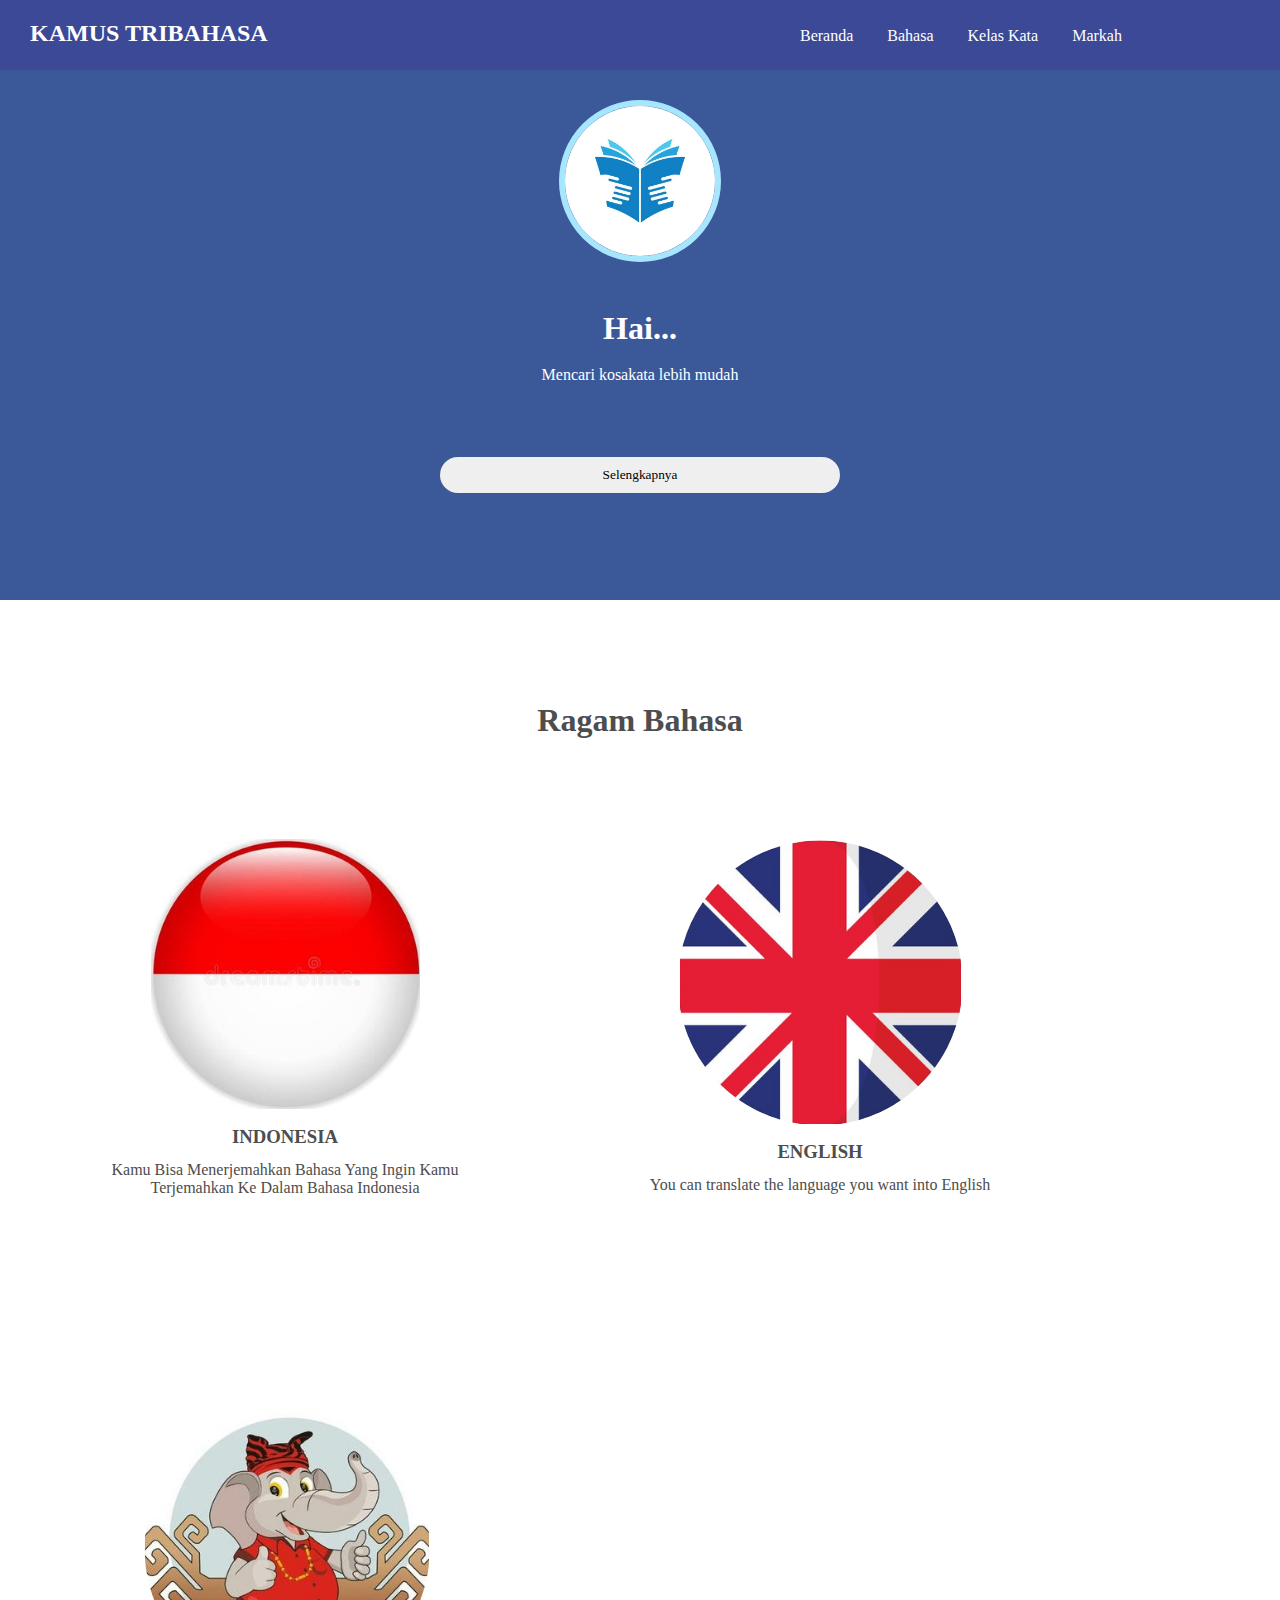
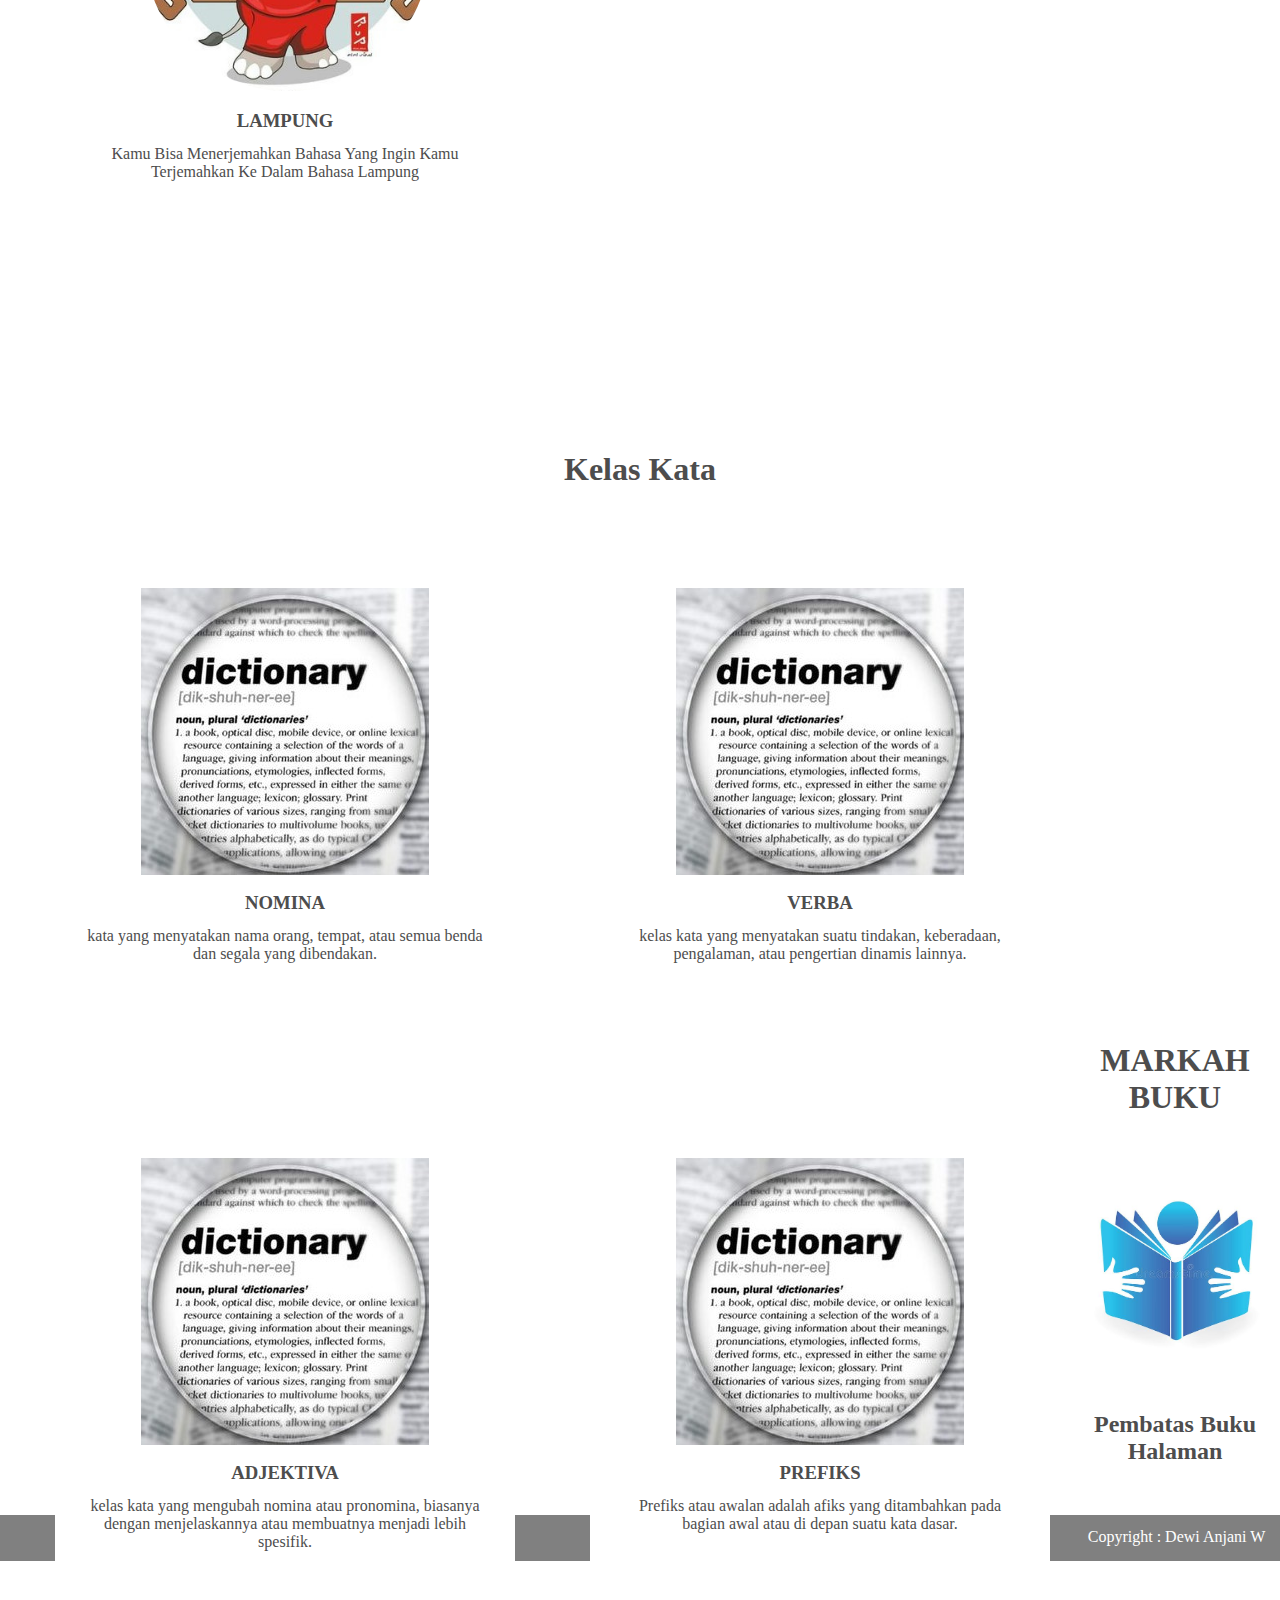
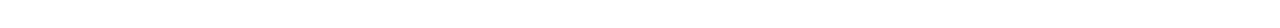
==== index.html @ e68df0ea "update-frontend" ====
<!DOCTYPE html>
<html lang="en">
<head>
    <meta charset="UTF-8">
    <meta name="viewport" content="width=device-width, initial-scale=1.0">
    <title>KAMUS TRIBAHASA</title>
    <link rel="stylesheet" href="style.css">
</head>
<body>
<!--Navigasi-->
<div class="navigasi">
    <div class="logo">
        <h2>KAMUS TRIBAHASA</h2>
    </div>

    <div class="menu">
        <ul>
            <li><a href="#beranda">Beranda</a></li>
            <li><a href="#bahasa">Bahasa</a></li>
            <li><a href="#kelas kata">Kelas Kata</a></li>
            <li><a href="#markah">Markah</a></li>
        </ul>
    </div>
</div>

<!--Banner-->
<div class="banner" id="beranda">
    <img src="logokamus1.jpg">
    <h1>Hai...<span></span></h1>
    <p>Mencari kosakata lebih mudah</p>

    <a href=""><button>Selengkapnya</button></a>
</div>

<!--Bahasa-->
<br id="bahasa"><br><br><br>
<div class="box-bahasa">
    <h1>Ragam Bahasa</h1>
    <div class="box-kiri">
        <img src="Desain tanpa judul1.png">
        <p><h3>INDONESIA</h3></p>
        <P>Kamu Bisa Menerjemahkan Bahasa Yang Ingin Kamu Terjemahkan Ke Dalam Bahasa Indonesia </P>
    </div>

    <div class="box-tengah">
        <img src="Desain tanpa judul.png">
        <p><h3>ENGLISH</h3></p>
        <P>You can translate the language you want into English</P>
    </div>

    <div class="box-kanan">
        <img src="Desain tanpa judul2.png">
        <p><h3>LAMPUNG</h3></p>
        <P>Kamu Bisa Menerjemahkan Bahasa Yang Ingin Kamu Terjemahkan Ke Dalam Bahasa Lampung </P>
    </div>


</div>

<!--Kelas Kata-->

<div class="box-kelaskata">
    <br id="kelas kata"><br><br><br>
    <h1>Kelas Kata</h1>
    <div class="box-kiri">
        <img src="desainlogoeuyy.jpg">
        <p><h3>NOMINA</h3></p>
        <P>kata yang menyatakan nama orang, tempat, atau semua benda dan segala yang dibendakan.</P>
    </div>

    <div class="box-tengah">
        <img src="desainlogoeuyy.jpg">
        <p><h3>VERBA</h3></p>
        <P>kelas kata yang menyatakan suatu tindakan, keberadaan, pengalaman, atau pengertian dinamis lainnya. </P>
    </div>

    <div class="box-kanan">
        <img src="desainlogoeuyy.jpg">
        <p><h3>ADJEKTIVA</h3></p>
        <P>kelas kata yang mengubah nomina atau pronomina, biasanya dengan menjelaskannya atau membuatnya menjadi lebih spesifik.</P>
    </div>

    <div class="box-kiri">
        <img src="desainlogoeuyy.jpg">
        <p><h3>PREFIKS</h3></p>
        <P>Prefiks atau awalan adalah afiks yang ditambahkan pada bagian awal atau di depan suatu kata dasar.</P>
    </div>

<br><br><br>
<div class="box-markah">
    <h1>MARKAH BUKU</h1>
    <img src="markahceunah.jpg" id="markah">
    <h2>Pembatas Buku Halaman</h2>

</div>

<div class="footer">
    <p>Copyright : Dewi Anjani W </p>
</div>

</body>
</html>
---- style.css ----
* {
    margin: 0;
    padding: 0;
    font-family: verdana;
}


.navigasi {
    background-color: #3b4997;
    width: 100%;
    height: 70px;
    color: white;
    position: fixed;
}


.logo {
float: left;
padding-top: 20px;
padding-bottom: 10px;
padding-left: 30px;
}


.menu {
    margin-left: 800px;
    padding-top: 27px;
}


.menu  ul li{
    list-style: none;
    display: inline-block;
    margin-right: 30px;
}

.menu ul li a {
    text-decoration: none;
    color: white;
}


.menu ul li a:hover {
    color: lightskyblue;
    font-style: italic;
}

.banner {
    background-color: #3b5999;
    height: 600px;
    text-align: center;
    color: white;

}

.banner img{
    border-radius: 100px;
    height: 150px;
    border: 6px solid #A7E6FF;
    margin-top: 100px;

}

.banner h1 {
    margin-top: 10px;
    margin-bottom: 10px;
}



.banner button {
    margin-top: 60px;
    padding: 10px;
    width: 400px;
    border-radius: 50px;
    border: none;
}

.banner button:hover {
    background-color: #3b5999;
    border: 1px solid white;
    color: white;
}

h1 span:before {
    content: '';
    animation: gerak infinite 8s ease;
    transform: translateY(-50%);
    color: lightblue;
    font-size: 70px;
}

@keyframes gerak {
    0% {
        content: 'Selamat Datang';
    }

    50% {
        content: 'Di Kamus Tribahasa';
    }

    100% {
        content: 'Terimakasih Telah Singgah';
    }
}

.box-bahasa {
    text-align: center;
    color: #4d4d4d;
    margin-top: 30px;
    align-content: center;
}

.box-kiri, .box-tengah, .box-kanan {
    width: 400px;
    height: 420px;
    background-color: white;
    text-align: center;
    padding: 30px;
    margin: 70px 20px 20px 55px;
    border-radius: 10px;
    float: left;
}

.box-kiri:hover, .box-tengah:hover, .box-kanan:hover {
    background-color: #3b5999;
    color: white;
}

.box-bahasa h3, p{
    margin-top: 10px;
    margin-bottom: 13px;
    padding-top: 0px 20px;
}

.box-kelaskata {
    text-align: center;
    color: #4d4d4d;
    margin: 0px auto ;
    margin-top: 100px;

}

.box-markah img {
    width: 200px;
    margin-top: 50px;
    margin-bottom: 30px;
}

.box-markah {
    text-align: center;
    color: #4d4d4d;
    margin-top: 500px;
}

.footer {
    background-color: gray;
    width: 100%;
    height: 40px;
    color: white;
    padding: 3px;
    margin: 50px auto 0px;
}
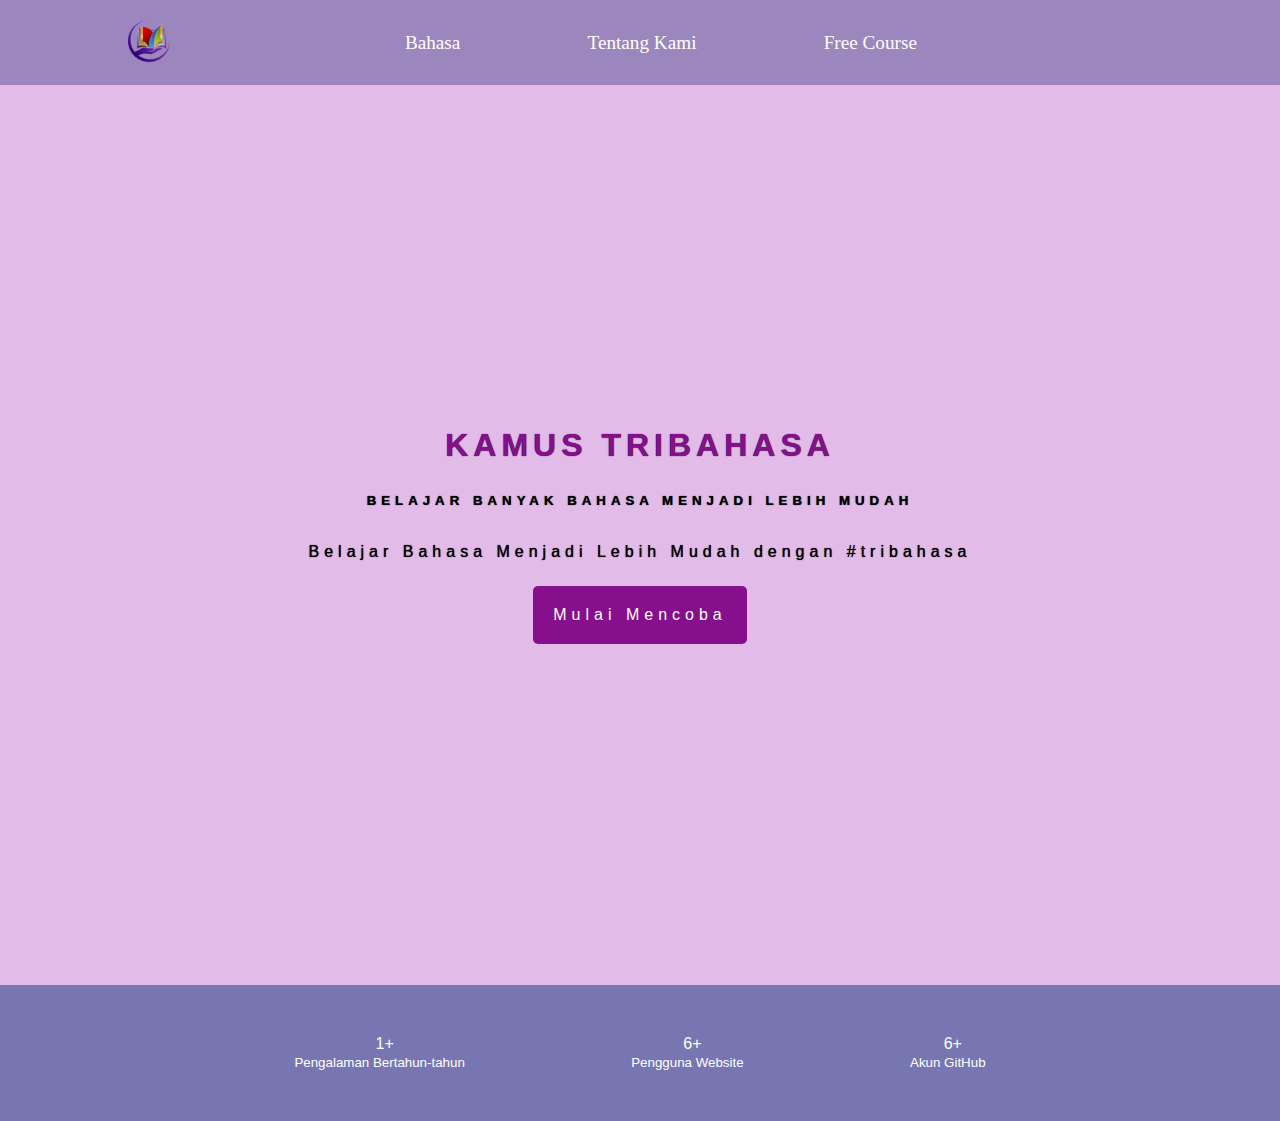
==== commit bdcf8b60: "update-frontbackend" ====
--- a/index.html
+++ b/index.html
@@ -3,100 +3,55 @@
 <head>
     <meta charset="UTF-8">
     <meta name="viewport" content="width=device-width, initial-scale=1.0">
-    <title>KAMUS TRIBAHASA</title>
+    <title>Kamus Tribahasa</title>
     <link rel="stylesheet" href="style.css">
+    <link rel="stylesheet" href="https://cdnjs.cloudflare.com/ajax/libs/font-awesome/6.5.2/css/all.min.css" integrity="sha512-SnH5WK+bZxgPHs44uWIX+LLJAJ9/2PkPKZ5QiAj6Ta86w+fsb2TkcmfRyVX3pBnMFcV7oQPJkl9QevSCWr3W6A==" crossorigin="anonymous" referrerpolicy="no-referrer" />
 </head>
 <body>
-<!--Navigasi-->
-<div class="navigasi">
-    <div class="logo">
-        <h2>KAMUS TRIBAHASA</h2>
-    </div>
+    <!---Menu-->
+    <nav>
+        <div class="wrapper">
+            <div class="logo"><img src="logonew.png"/></div>
+            <div class="menu">
+                <ul>
+                    <li><a href="">Bahasa</a></li>
+                    <li><a href="">Tentang Kami</a></li>
+                    <li><a href="">Free Course</a></li>
+                </ul>
+            </div>
+            <div></div>
+        </div>
+    </nav>
 
-    <div class="menu">
-        <ul>
-            <li><a href="#beranda">Beranda</a></li>
-            <li><a href="#bahasa">Bahasa</a></li>
-            <li><a href="#kelas kata">Kelas Kata</a></li>
-            <li><a href="#markah">Markah</a></li>
-        </ul>
-    </div>
-</div>
+    <!---pelangi-->
+    <header>
+        <div class="header-opacity"></div>
+        <div class="header-pelangi">
+            <h4>KAMUS TRIBAHASA</h4>
+            <h5>Belajar Banyak Bahasa Menjadi Lebih Mudah</h5>
+            <p>Belajar Bahasa Menjadi Lebih Mudah dengan #tribahasa</p>
+            <a href="" class="button button-xl">Mulai Mencoba</a>
+        </div>
+    </header>
 
-<!--Banner-->
-<div class="banner" id="beranda">
-    <img src="logokamus1.jpg">
-    <h1>Hai...<span></span></h1>
-    <p>Mencari kosakata lebih mudah</p>
+    <section id="statistic">
+        <div class="wrapper">
+        <div>
+            <p><i class="fa-solid fa-graduation-cap"></i>1+</p>
+            <small>Pengalaman Bertahun-tahun </small>
+        </div>
 
-    <a href=""><button>Selengkapnya</button></a>
-</div>
+        <div>
+            <p><i class="fa-solid fa-user-plus"></i>6+</p>
+            <small>Pengguna Website</small>
+        </div>
 
-<!--Bahasa-->
-<br id="bahasa"><br><br><br>
-<div class="box-bahasa">
-    <h1>Ragam Bahasa</h1>
-    <div class="box-kiri">
-        <img src="Desain tanpa judul1.png">
-        <p><h3>INDONESIA</h3></p>
-        <P>Kamu Bisa Menerjemahkan Bahasa Yang Ingin Kamu Terjemahkan Ke Dalam Bahasa Indonesia </P>
-    </div>
-
-    <div class="box-tengah">
-        <img src="Desain tanpa judul.png">
-        <p><h3>ENGLISH</h3></p>
-        <P>You can translate the language you want into English</P>
-    </div>
-
-    <div class="box-kanan">
-        <img src="Desain tanpa judul2.png">
-        <p><h3>LAMPUNG</h3></p>
-        <P>Kamu Bisa Menerjemahkan Bahasa Yang Ingin Kamu Terjemahkan Ke Dalam Bahasa Lampung </P>
-    </div>
-
-
-</div>
-
-<!--Kelas Kata-->
-
-<div class="box-kelaskata">
-    <br id="kelas kata"><br><br><br>
-    <h1>Kelas Kata</h1>
-    <div class="box-kiri">
-        <img src="desainlogoeuyy.jpg">
-        <p><h3>NOMINA</h3></p>
-        <P>kata yang menyatakan nama orang, tempat, atau semua benda dan segala yang dibendakan.</P>
-    </div>
-
-    <div class="box-tengah">
-        <img src="desainlogoeuyy.jpg">
-        <p><h3>VERBA</h3></p>
-        <P>kelas kata yang menyatakan suatu tindakan, keberadaan, pengalaman, atau pengertian dinamis lainnya. </P>
-    </div>
-
-    <div class="box-kanan">
-        <img src="desainlogoeuyy.jpg">
-        <p><h3>ADJEKTIVA</h3></p>
-        <P>kelas kata yang mengubah nomina atau pronomina, biasanya dengan menjelaskannya atau membuatnya menjadi lebih spesifik.</P>
-    </div>
-
-    <div class="box-kiri">
-        <img src="desainlogoeuyy.jpg">
-        <p><h3>PREFIKS</h3></p>
-        <P>Prefiks atau awalan adalah afiks yang ditambahkan pada bagian awal atau di depan suatu kata dasar.</P>
-    </div>
-
-<br><br><br>
-<div class="box-markah">
-    <h1>MARKAH BUKU</h1>
-    <img src="markahceunah.jpg" id="markah">
-    <h2>Pembatas Buku Halaman</h2>
-
-</div>
-
-<div class="footer">
-    <p>Copyright : Dewi Anjani W </p>
-</div>
-
+        <div>
+            <p><i class="fa-brands fa-github"></i>6+</p>
+            <small>Akun GitHub </small>
+        </div>
+        
+        </div>
+    </section>
 </body>
 </html>--- a/style.css
+++ b/style.css
@@ -1,163 +1,171 @@
-* {
-    margin: 0;
-    padding: 0;
+html, 
+body {
+    margin: 0px;
+    padding: 0px;
+    font-size: 16px;
     font-family: verdana;
 }
 
-
-.navigasi {
-    background-color: #3b4997;
-    width: 100%;
-    height: 70px;
-    color: white;
-    position: fixed;
+.wrapper {
+    width: 1024px;
+    margin: auto;
+    padding: 20px 0px 20px 0px;
 }
 
-
-.logo {
-float: left;
-padding-top: 20px;
-padding-bottom: 10px;
-padding-left: 30px;
+/*
+* menu
+*/
+nav {
+    background-color: #9B86BD;
+    color: #fff;
+    position: sticky;
+    top: 0;
+    z-index: 100;
+}
+nav > .wrapper {
+    display: flex;
+    justify-content: space-between;
+    font-size: 1.2rem;
+    align-items: center;
 }
 
-
 .menu {
-    margin-left: 800px;
-    padding-top: 27px;
+    width: 50%;
 }
 
-
-.menu  ul li{
-    list-style: none;
-    display: inline-block;
-    margin-right: 30px;
+.menu > ul {
+    display: flex;
+    list-style-type: none;
+    margin: 0px;
+    padding: 0px;
+    justify-content: space-between;
 }
 
-.menu ul li a {
+.menu > ul > li > a {
     text-decoration: none;
-    color: white;
-}
-
-
-.menu ul li a:hover {
-    color: lightskyblue;
-    font-style: italic;
-}
-
-.banner {
-    background-color: #3b5999;
-    height: 600px;
-    text-align: center;
-    color: white;
+    color: #fff;
 
 }
 
-.banner img{
-    border-radius: 100px;
-    height: 150px;
-    border: 6px solid #A7E6FF;
-    margin-top: 100px;
-
+.logo {
+    display: flex;
+    align-items: center;
+}
+.logo > img {
+    height: 45px;
 }
 
-.banner h1 {
-    margin-top: 10px;
-    margin-bottom: 10px;
+/*
+* Pelangi / bg
+*/
+
+header {
+    background: url(bgbaru.jpg);
+    height: 100vh;
+    background-position: center center;
+    background-size: cover;
+    background-repeat: no-repeat;
+    position: relative;
+    font-family: verdana, sans-serif;
+    letter-spacing: 5px;
+    text-shadow: 0 0 1px #000;
 }
 
-
-
-.banner button {
-    margin-top: 60px;
-    padding: 10px;
-    width: 400px;
-    border-radius: 50px;
-    border: none;
+.header-opacity {
+    background-color: #E2BBE9;
+    width: 100%;
+    height: 100%;
+    opacity: 0,7;
+    position: absolute;
+    top: 0;
+    left: 0;
 }
 
-.banner button:hover {
-    background-color: #3b5999;
-    border: 1px solid white;
-    color: white;
+.header-pelangi {
+    position: absolute;
+    top: 0;
+    left: 0;
+    display: flex;
+    width: 100%;
+    height: 100%;
+    justify-content: center;
+    align-items: center;
+    flex-direction: column;
+    text-align: center;
 }
 
-h1 span:before {
-    content: '';
-    animation: gerak infinite 8s ease;
-    transform: translateY(-50%);
-    color: lightblue;
-    font-size: 70px;
+.header-pelangi > h4 {
+    color: #850F8D;
+    font-size: 2rem;
+    margin: 0px;
+    padding: 0px;
 }
 
-@keyframes gerak {
-    0% {
-        content: 'Selamat Datang';
-    }
-
-    50% {
-        content: 'Di Kamus Tribahasa';
-    }
-
-    100% {
-        content: 'Terimakasih Telah Singgah';
-    }
+.header-pelangi > h5 {
+    color: #000;
+    margin: 0px;
+    padding: 5px;
+    font-size: 3,5rem;
+    line-height: 4rem;
+    text-transform: uppercase;
 }
 
-.box-bahasa {
-    text-align: center;
-    color: #4d4d4d;
-    margin-top: 30px;
-    align-content: center;
+.header-pelangi > p {
+    padding: 5px;
+    margin: 0px 5px 20px 5px;
+    color: #000;
 }
 
-.box-kiri, .box-tengah, .box-kanan {
-    width: 400px;
-    height: 420px;
-    background-color: white;
-    text-align: center;
-    padding: 30px;
-    margin: 70px 20px 20px 55px;
-    border-radius: 10px;
-    float: left;
+a {
+    text-decoration: none;
+    color: #fff;
+    text-shadow: none;
 }
 
-.box-kiri:hover, .box-tengah:hover, .box-kanan:hover {
-    background-color: #3b5999;
-    color: white;
+.button {
+    background-color: #850F8D;
+    padding: 5px 10px 5px 10px;
+    border-radius: 5px;
+    font-family: verdana, sans-serif;
 }
 
-.box-bahasa h3, p{
-    margin-top: 10px;
-    margin-bottom: 13px;
-    padding-top: 0px 20px;
+.button-xl {
+    font-size: 1,4rem;
+    padding: 20px;
 }
 
-.box-kelaskata {
-    text-align: center;
-    color: #4d4d4d;
-    margin: 0px auto ;
-    margin-top: 100px;
+/*
+* statistic
+*/
 
+#statistic {
+    background-color: #7776B3;
+    color: #fff;
+    font-family: verdana, sans-serif;
 }
 
-.box-markah img {
-    width: 200px;
-    margin-top: 50px;
-    margin-bottom: 30px;
+#statistic > .wrapper {
+    padding: 50px;
+    width: 80%;
+    display: flex;
+    justify-content: space-evenly;
 }
 
-.box-markah {
+#statistic > .wrapper > div {
     text-align: center;
-    color: #4d4d4d;
-    margin-top: 500px;
 }
 
-.footer {
-    background-color: gray;
-    width: 100%;
-    height: 40px;
-    color: white;
-    padding: 3px;
-    margin: 50px auto 0px;
+#statistic > .wrapper > div > p {
+    font-size:3,6rem;
+    margin: 0px;
+    padding: 0px;
+}
+
+#statistic > .wrapper > div > p > i {
+    margin-right: 10px;
+    font-size:3,6rem;
+}
+
+#statistic > .wrapper > div > small {
+    font-size: 1,5rem;
 }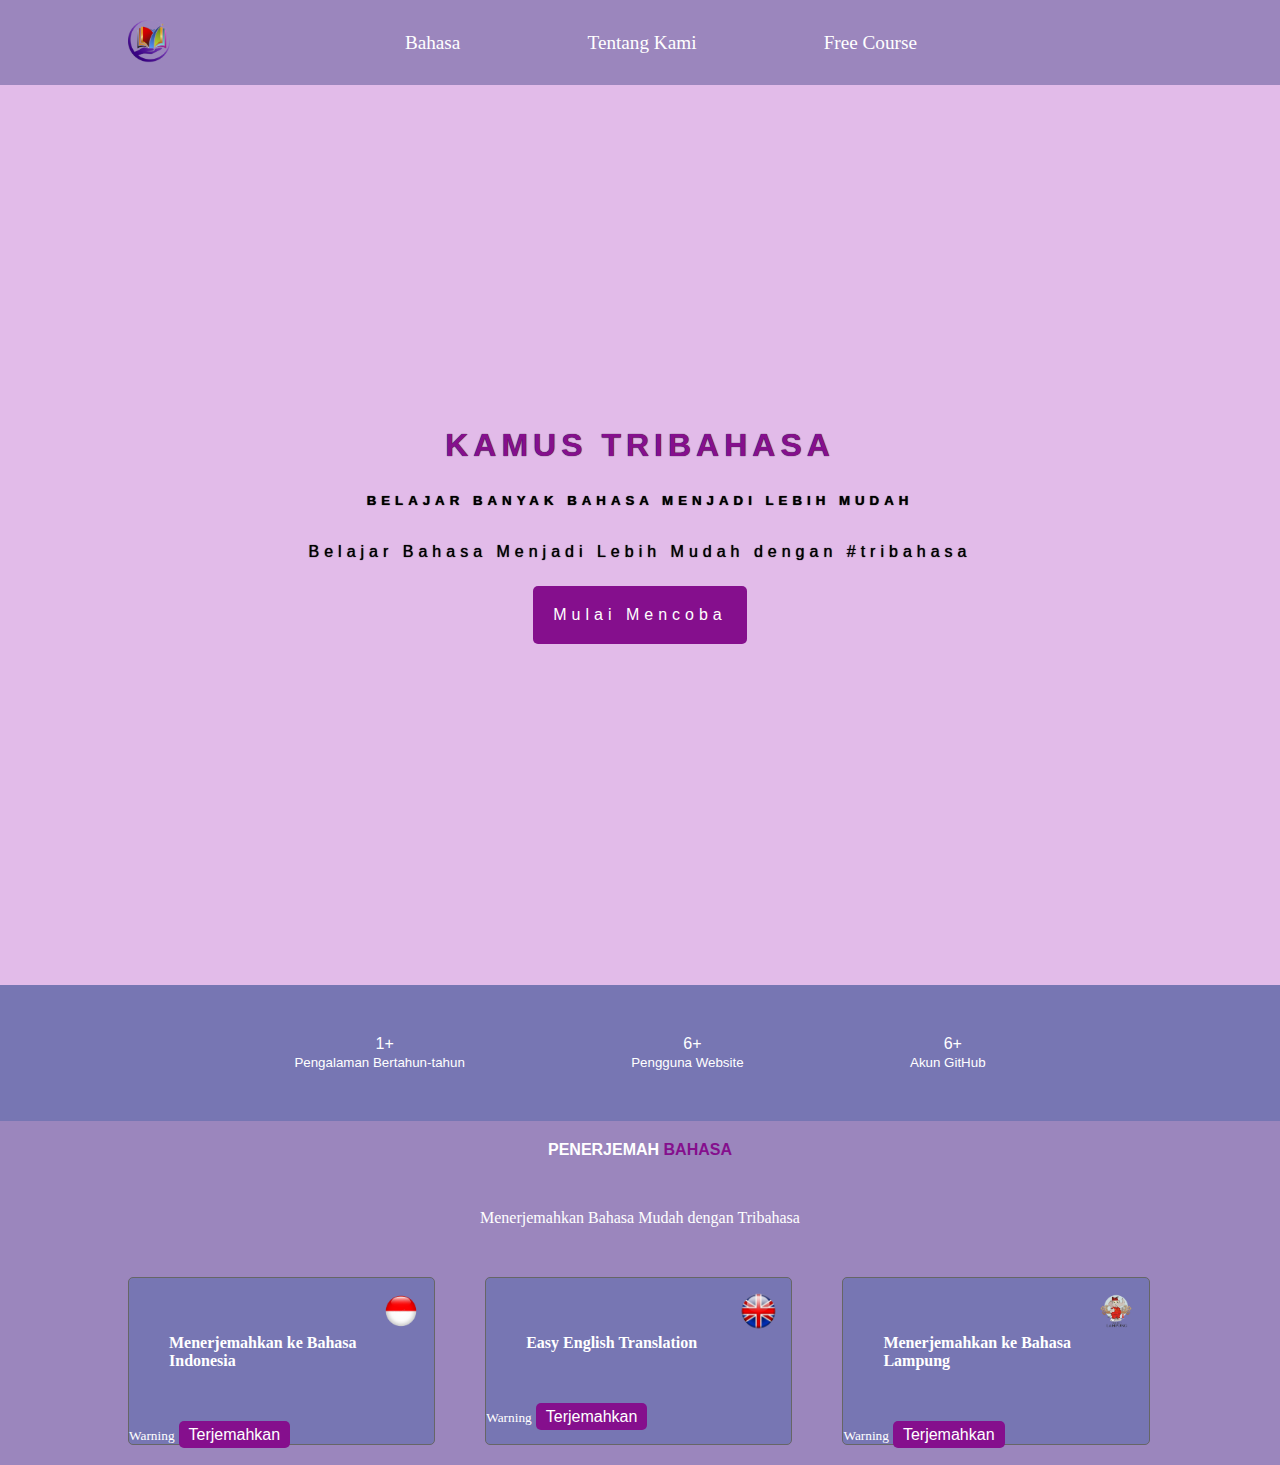
==== commit 7aa7d279: "updatekursus" ====
--- a/index.html
+++ b/index.html
@@ -34,6 +34,8 @@
         </div>
     </header>
 
+
+    <!---statistic-->
     <section id="statistic">
         <div class="wrapper">
         <div>
@@ -50,8 +52,49 @@
             <p><i class="fa-brands fa-github"></i>6+</p>
             <small>Akun GitHub </small>
         </div>
-        
         </div>
+    </section>
+
+    <!---Bahasa-->
+    <section id="bahasa">
+    <div class="wrapper">
+        <h4>PENERJEMAH <span>BAHASA</span></h4>
+        <p>Menerjemahkan Bahasa Mudah dengan Tribahasa</p>
+        <div>
+
+        <div class="grid">
+            <div class="item">
+                <img src="benderaindo.png">
+                <div class="item-detail">
+                    <p>Menerjemahkan ke Bahasa Indonesia</p>
+                </div>
+                <div>
+                    <small><i class="fa-solid fa-circle-exclamation"></i>Warning</small>
+                    <a href="" class="button"><i class="fa-solid fa-language"></i>Terjemahkan</a>
+                </div>
+            </div>
+            <div class="item">
+                <img src="benderainggris.png">
+                <div class="item-detail">
+                    <p>Easy English Translation</p>
+                </div>
+                <div>
+                    <small><i class="fa-solid fa-circle-exclamation"></i>Warning</small>
+                    <a href="" class="button"><i class="fa-solid fa-language"></i>Terjemahkan</a>
+                </div>
+            </div>
+            <div class="item">
+                <img src="ikonlpg.png">
+                <div class="item-detail">
+                    <p>Menerjemahkan ke Bahasa Lampung</p>
+                </div>
+                <div>
+                    <small><i class="fa-solid fa-circle-exclamation"></i>Warning</small>
+                    <a href="" class="button"><i class="fa-solid fa-language"></i>Terjemahkan</a>
+                </div>
+            </div>
+        </div>
+    </div>
     </section>
 </body>
 </html>--- a/style.css
+++ b/style.css
@@ -168,4 +168,79 @@
 
 #statistic > .wrapper > div > small {
     font-size: 1,5rem;
+}
+
+/*
+*bahasa
+*/
+
+#bahasa {
+    background-color: #9B86BD;
+    color: #fff;
+}
+
+#bahasa > .wrapper > h4 {
+    text-align: center;
+    font-size: 2,8rem;
+    margin: 0px;
+    padding: 0px;
+    font-family: verdana, sans-serif;
+}
+
+#bahasa > .wrapper > h4 > span {
+    color: #850F8D;
+}
+
+#bahasa > .wrapper > p {
+    text-align: center;
+    margin: 0px;
+    padding: 0px;
+    margin: 50px;
+}
+
+.grid {
+    display: grid;
+    grid-template-columns: 30% 30% 30%;
+    grid-gap: 50px;
+
+}
+
+.grid > .item {
+    border: 1px solid #666;
+    background-color: #7776B3;
+    border-radius: 5px;
+    position: relative;
+}
+
+.grid > .item > img {
+    width: 15%;
+    position: absolute;
+    top: 10px;
+    right: 10px;
+}
+
+.grid > .item > .item-detail {
+    padding: 40px;
+    font-size: 1,4rem;
+    font-weight: bold;
+    width: 70%;
+}
+
+.grid > .item > .item-detail > div {
+    display: flex;
+    justify-content: space-between;
+    align-items: center;
+}
+
+.grid > .item > .item-detail > div > small {
+    color: #ccc;
+    font-size: 1rem;
+    font-style: italic;
+    font-weight: normal;
+}
+
+.grid > .item > .item-detail > div > a {
+    font-size: 2rem;
+    color: #333;
+    font-weight: normal;
 }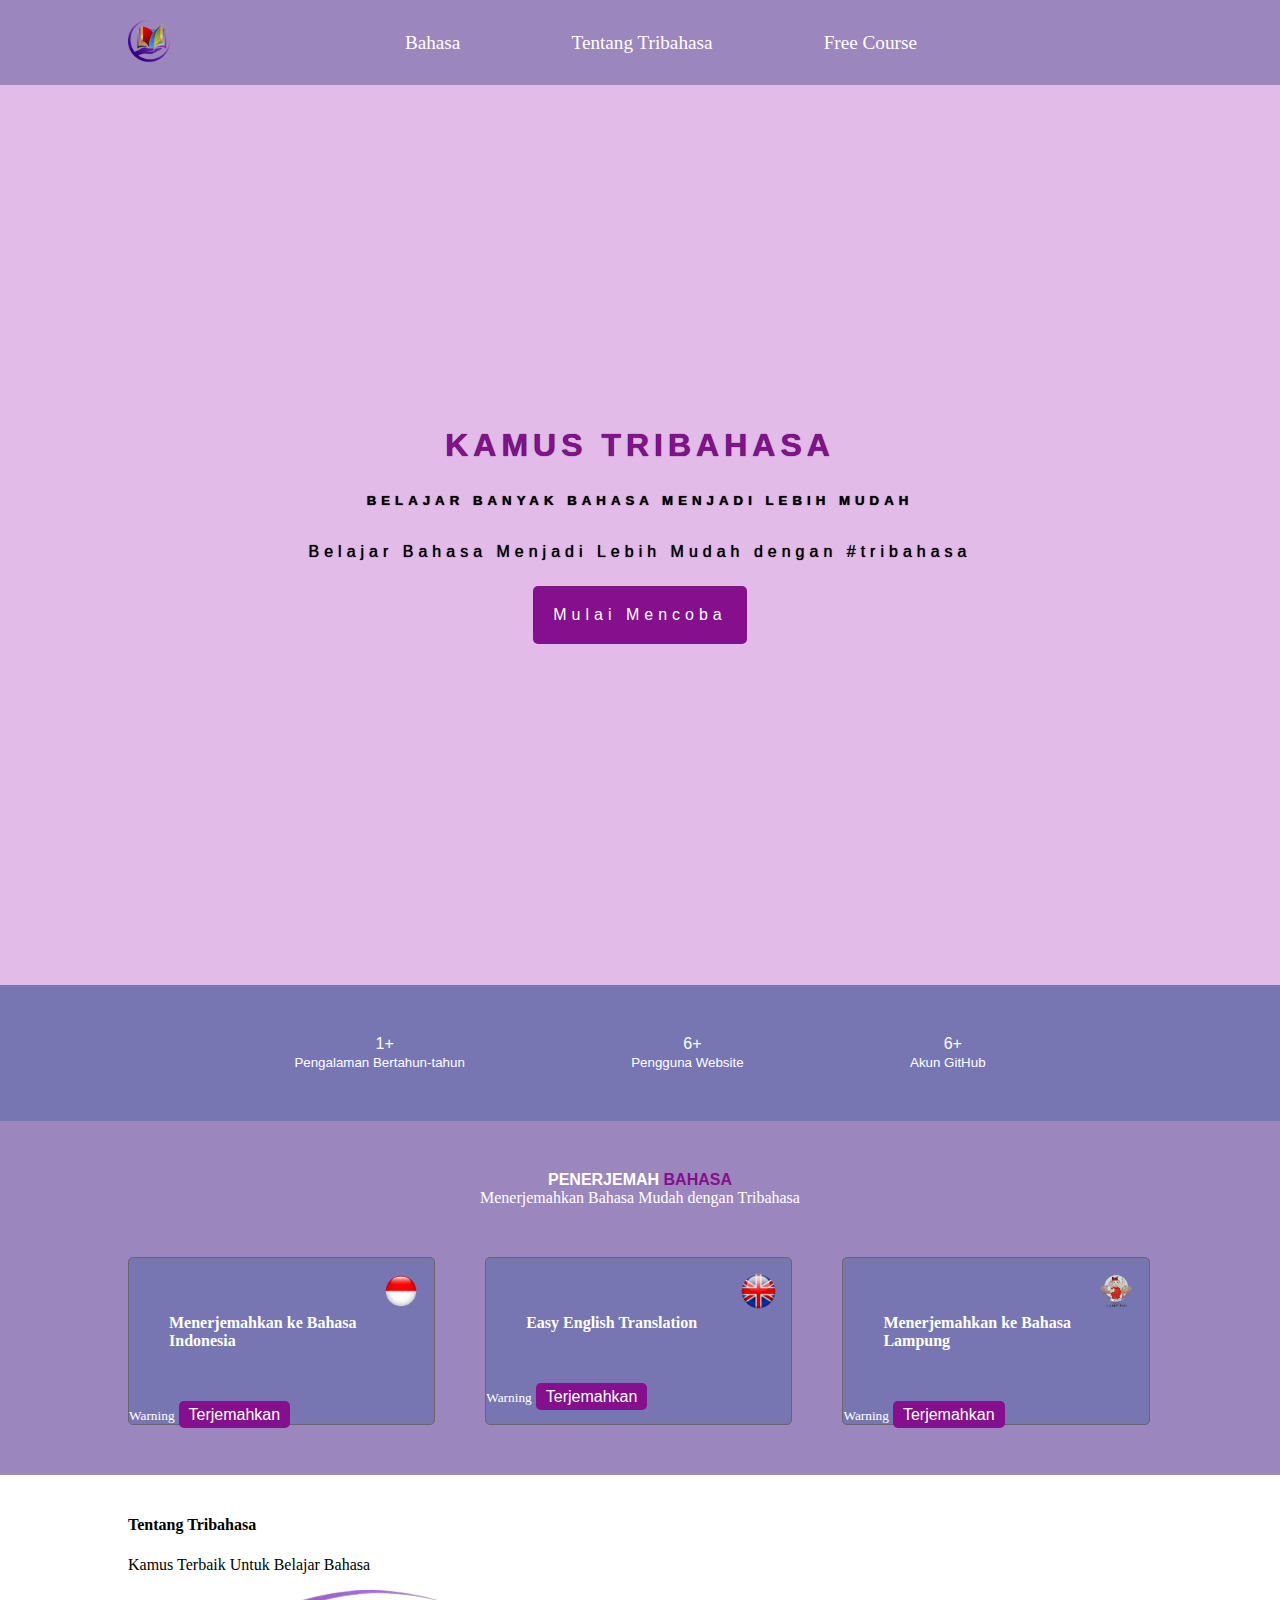
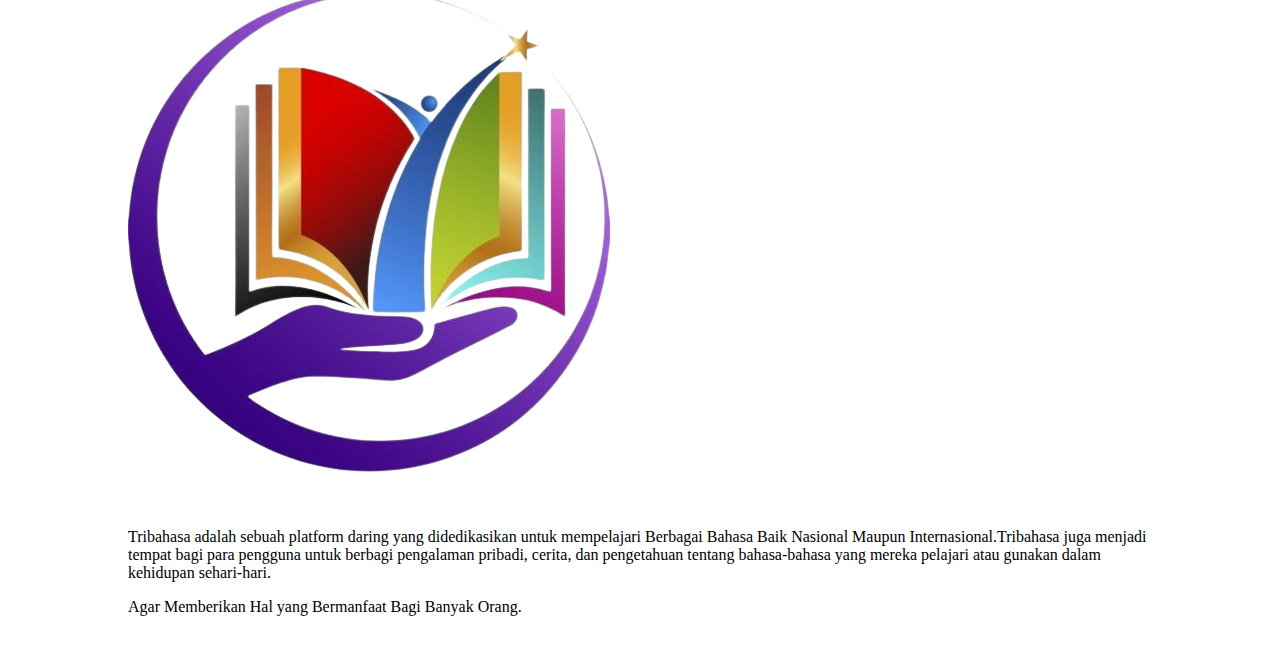
==== commit bb6ebbe5: "update -frontend" ====
--- a/index.html
+++ b/index.html
@@ -15,7 +15,7 @@
             <div class="menu">
                 <ul>
                     <li><a href="">Bahasa</a></li>
-                    <li><a href="">Tentang Kami</a></li>
+                    <li><a href="">Tentang Tribahasa</a></li>
                     <li><a href="">Free Course</a></li>
                 </ul>
             </div>
@@ -96,5 +96,23 @@
         </div>
     </div>
     </section>
+
+    <!---Tentang Tribahasa-->
+    <section id="tentang tribahasa">
+        <div class="wrapper">
+            <h4>Tentang Tribahasa</h4>
+            <p>Kamus Terbaik Untuk Belajar Bahasa</p>
+            <div>
+                <div class="foto"><img src="logonew.png"></div>
+                <div class="desc">
+                    <p>Tribahasa adalah sebuah platform daring yang didedikasikan untuk mempelajari Berbagai Bahasa Baik Nasional Maupun Internasional.Tribahasa juga menjadi tempat bagi para pengguna untuk berbagi pengalaman pribadi, cerita, dan pengetahuan tentang bahasa-bahasa yang mereka pelajari atau gunakan dalam kehidupan sehari-hari.</p>
+                    <p>Agar Memberikan Hal yang Bermanfaat Bagi Banyak Orang.</p>
+                    <div class="social">
+                        <a href=""><i class="fa-brands fa-github-alt"></i></a>
+                    </div>
+                </div>
+            </div>
+        </div>
+    </section>
 </body>
 </html>--- a/style.css
+++ b/style.css
@@ -179,6 +179,10 @@
     color: #fff;
 }
 
+#bahasa > .wrapper {
+    padding: 50px 0px 50px 0px;
+}
+
 #bahasa > .wrapper > h4 {
     text-align: center;
     font-size: 2,8rem;
@@ -195,7 +199,7 @@
     text-align: center;
     margin: 0px;
     padding: 0px;
-    margin: 50px;
+    margin-bottom: 50px;
 }
 
 .grid {
@@ -243,4 +247,56 @@
     font-size: 2rem;
     color: #333;
     font-weight: normal;
+}
+
+/*
+*tentang tribahasa
+*/
+
+#tentang-tribahasa {
+    background-color: #F7F9F2;
+    color: #333;
+}
+
+#tentang-tribahasa > .wrapper {
+    padding: 50px 0px 50px 0px;
+}
+
+#tentang-tribahasa > .wrapper > h4 {
+    text-align: center;
+    font-size: 2,8rem;
+    margin: 0px;
+    padding: 0px;
+    font-family: verdana, sans-serif;
+}
+
+#tentang-tribahasa > .wrapper > p {
+    text-align: center;
+    margin: 0px;
+    padding: 0px;
+    margin-bottom: 50px;
+}
+
+#tentang-tribahasa > .wrapper > div {
+    display: flex;
+    width: 70%;
+    margin: auto;
+    justify-content: space-between;
+    align-items: center;
+}
+
+#tentang-tribahasa > .wrapper > div > .foto {
+    width: 30%;
+}
+
+#tentang-tribahasa > .wrapper > div > .foto > img {
+    max-width: 100%;
+}
+
+#tentang-tribahasa > .wrapper > div > .desc {
+    width: 70%;
+    padding: 20px;
+    margin: 10px;
+    background-color: #fff;
+    border-radius: 10px;
 }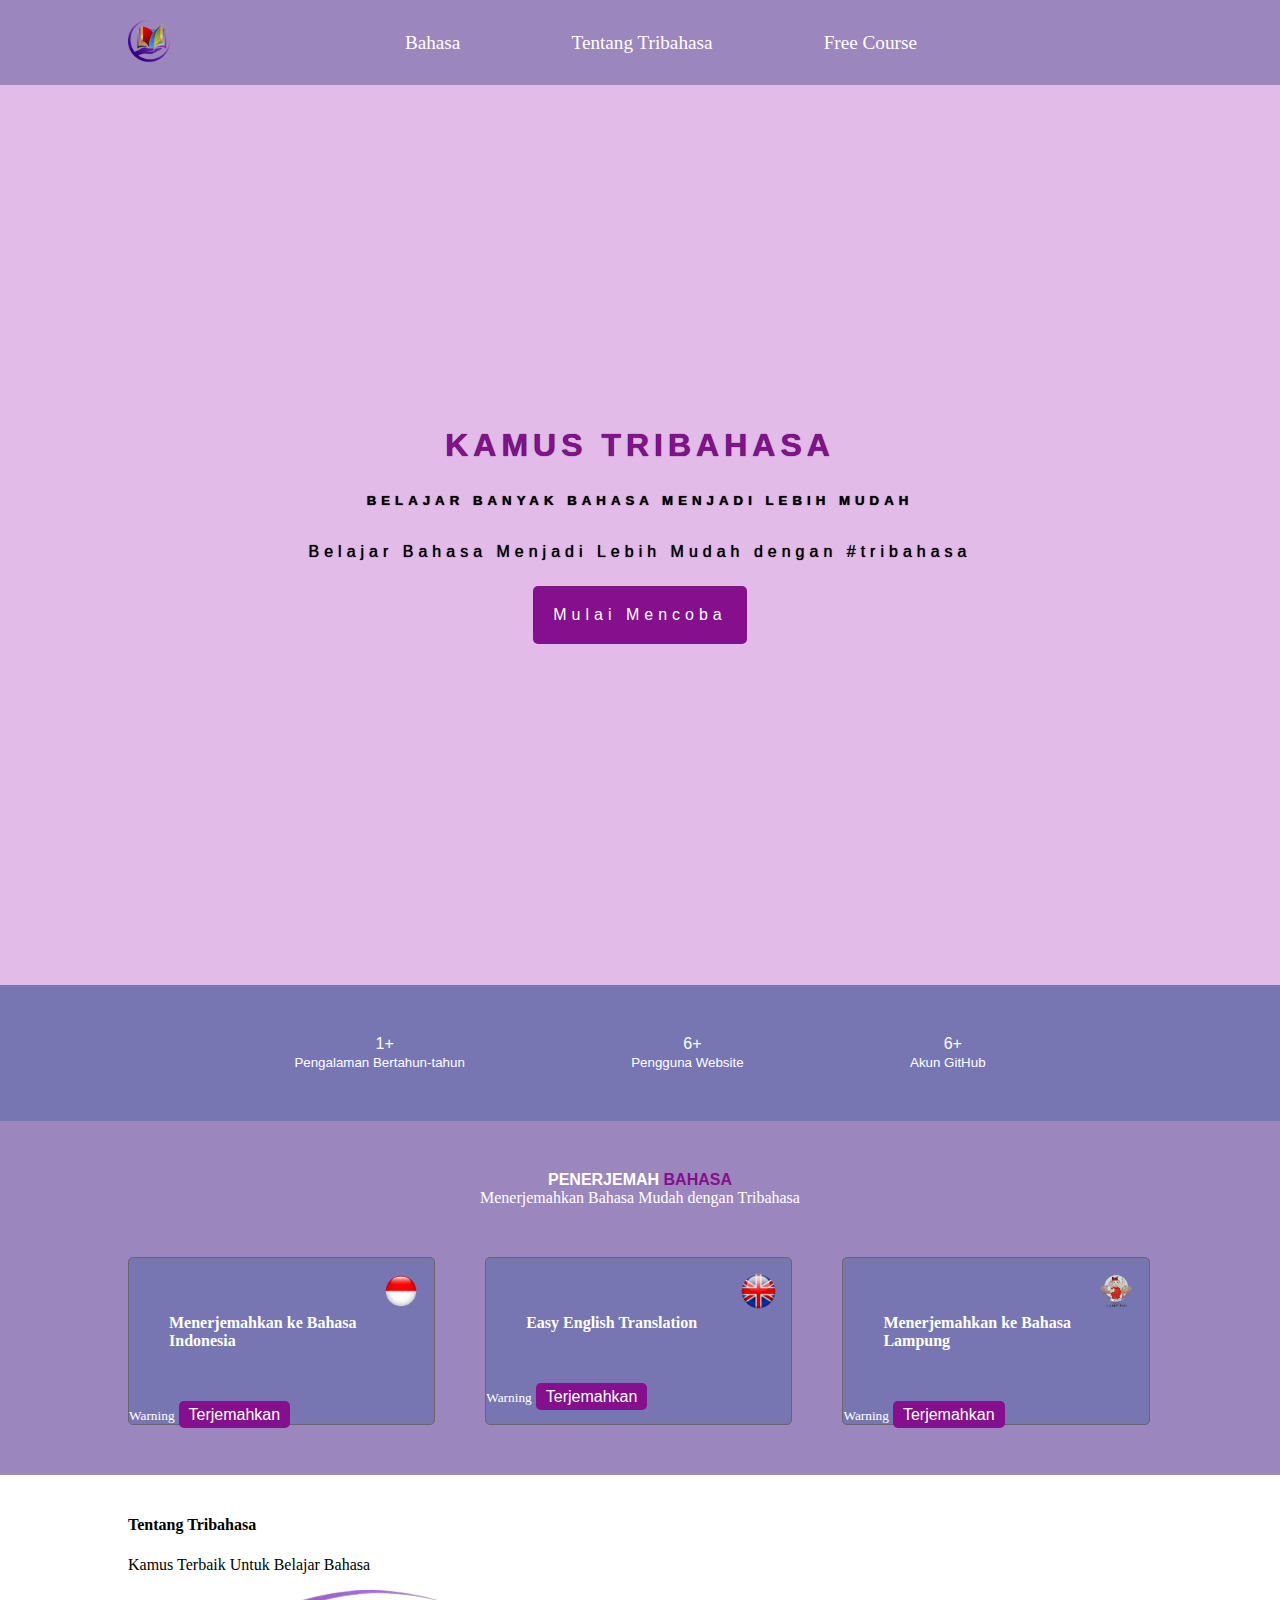
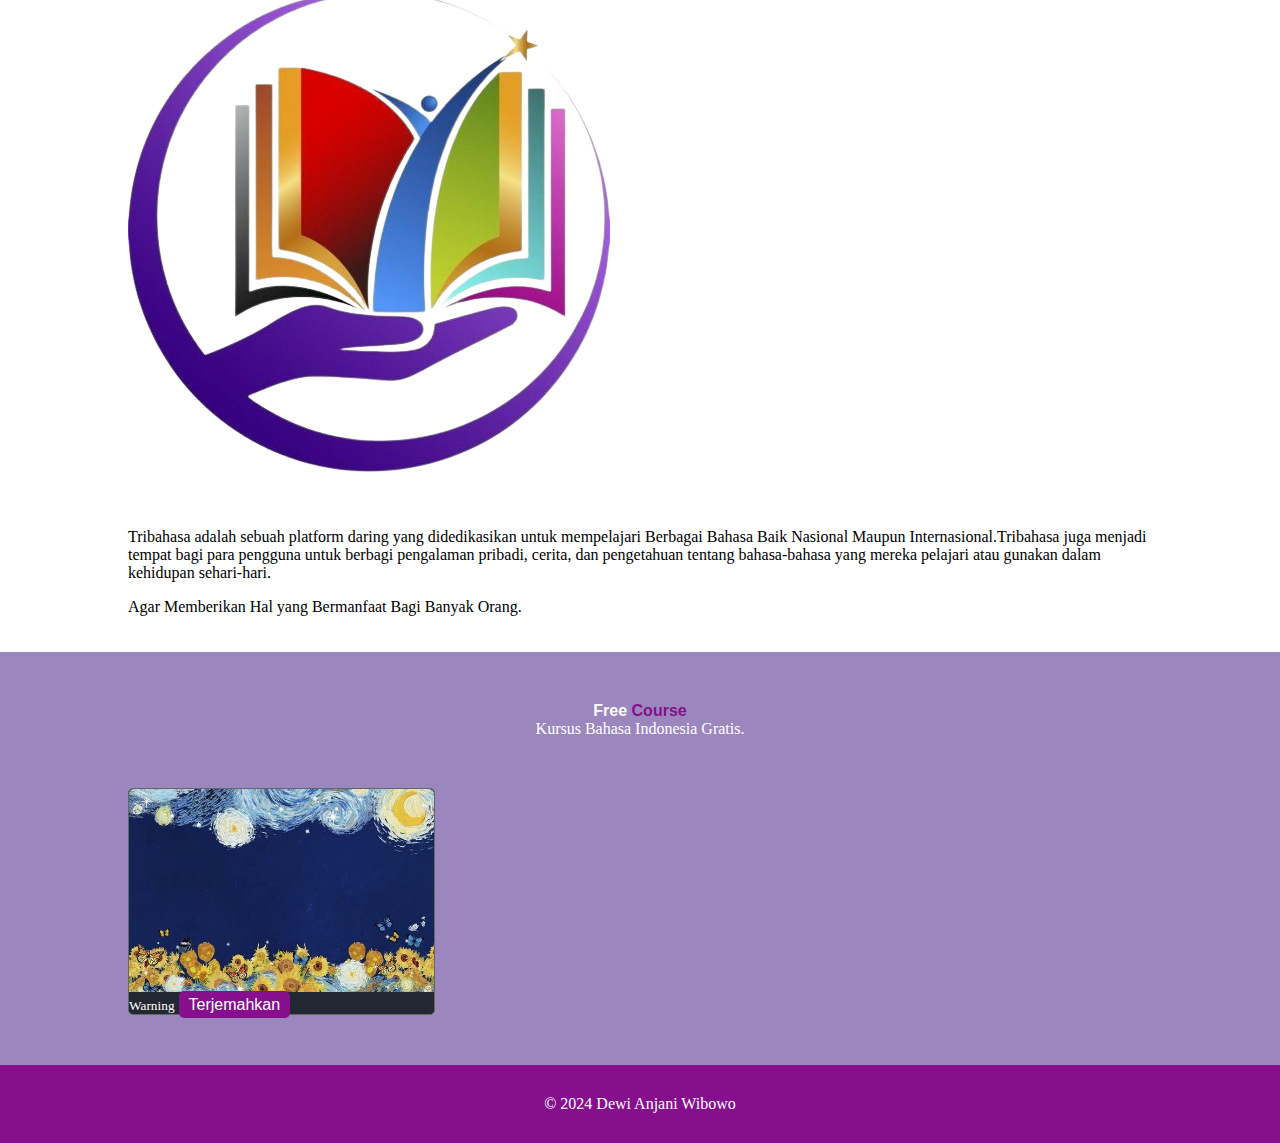
==== commit 8dbbaba6: "update-kelarfrontend" ====
--- a/index.html
+++ b/index.html
@@ -114,5 +114,29 @@
             </div>
         </div>
     </section>
+
+    <!---free course-->
+    <section id="free-course">
+        <div class="wrapper">
+            <h4>Free <span>Course</span></h4>
+            <p>Kursus Bahasa Indonesia Gratis.</p>
+
+            <div class="grid">
+                <div class="item">
+                    <div class="item-detail">
+                        <img src="bgcourses.jpg">
+                    </div>
+                    <div>
+                        <small><i class="fa-solid fa-circle-exclamation"></i>Warning</small>
+                        <a href="" class="button"><i class="fa-solid fa-arrow-right"></i>Terjemahkan</a>
+                    </div>
+                </div>
+            </div>
+        </div>
+    </section>
+
+    <footer>
+        <div class="wrapper">&copy; 2024 Dewi Anjani Wibowo</div>
+    </footer>
 </body>
 </html>--- a/style.css
+++ b/style.css
@@ -254,7 +254,7 @@
 */
 
 #tentang-tribahasa {
-    background-color: #F7F9F2;
+    background-color: #9B86BD;
     color: #333;
 }
 
@@ -299,4 +299,77 @@
     margin: 10px;
     background-color: #fff;
     border-radius: 10px;
+}
+
+/*
+*free course
+*/
+#free-course {
+    background-color: #7776B3;
+    color: #fff;
+}
+
+#free-course {
+    background-color: #9B86BD;
+    color: #fff;
+}
+
+#free-course > .wrapper {
+    padding: 50px 0px 50px 0px;
+}
+
+#free-course > .wrapper > h4 {
+    text-align: center;
+    font-size: 2,8rem;
+    margin: 0px;
+    padding: 0px;
+    font-family: verdana, sans-serif;
+
+}
+
+#free-course > .wrapper > h4 > span {
+    color: #850F8D;
+}
+
+#free-course > .wrapper > p {
+    text-align: center;
+    margin: 0px;
+    padding: 0px;
+    margin-bottom: 50px;
+}
+
+#free-course > .wrapper > .grid > .item {
+    background-color: #222831;
+    margin: 0px;
+    padding: 0px;
+}
+
+#free-course > .wrapper > .grid > .item > .item-detail {
+    padding: 0px;
+    margin: 0px;
+    font-size: 1,4rem;
+    width: 100%;
+}
+
+#free-course > .wrapper > .grid > .item > .item-detail > img {
+    width: 100%;
+    border-top-left-radius: 5px;
+    border-top-right-radius: 5px;
+}
+
+#free-course > .wrapper > .grid > .item > .item-detail > div {
+    padding: 10px 20px 10px 20px;
+}
+
+/*
+*copyright
+*/
+
+footer {
+    background-color: #850F8D;
+    color: #fff;
+    text-align: center;
+}
+footer > .wrapper {
+    padding: 30px 0px 30px 0px;
 }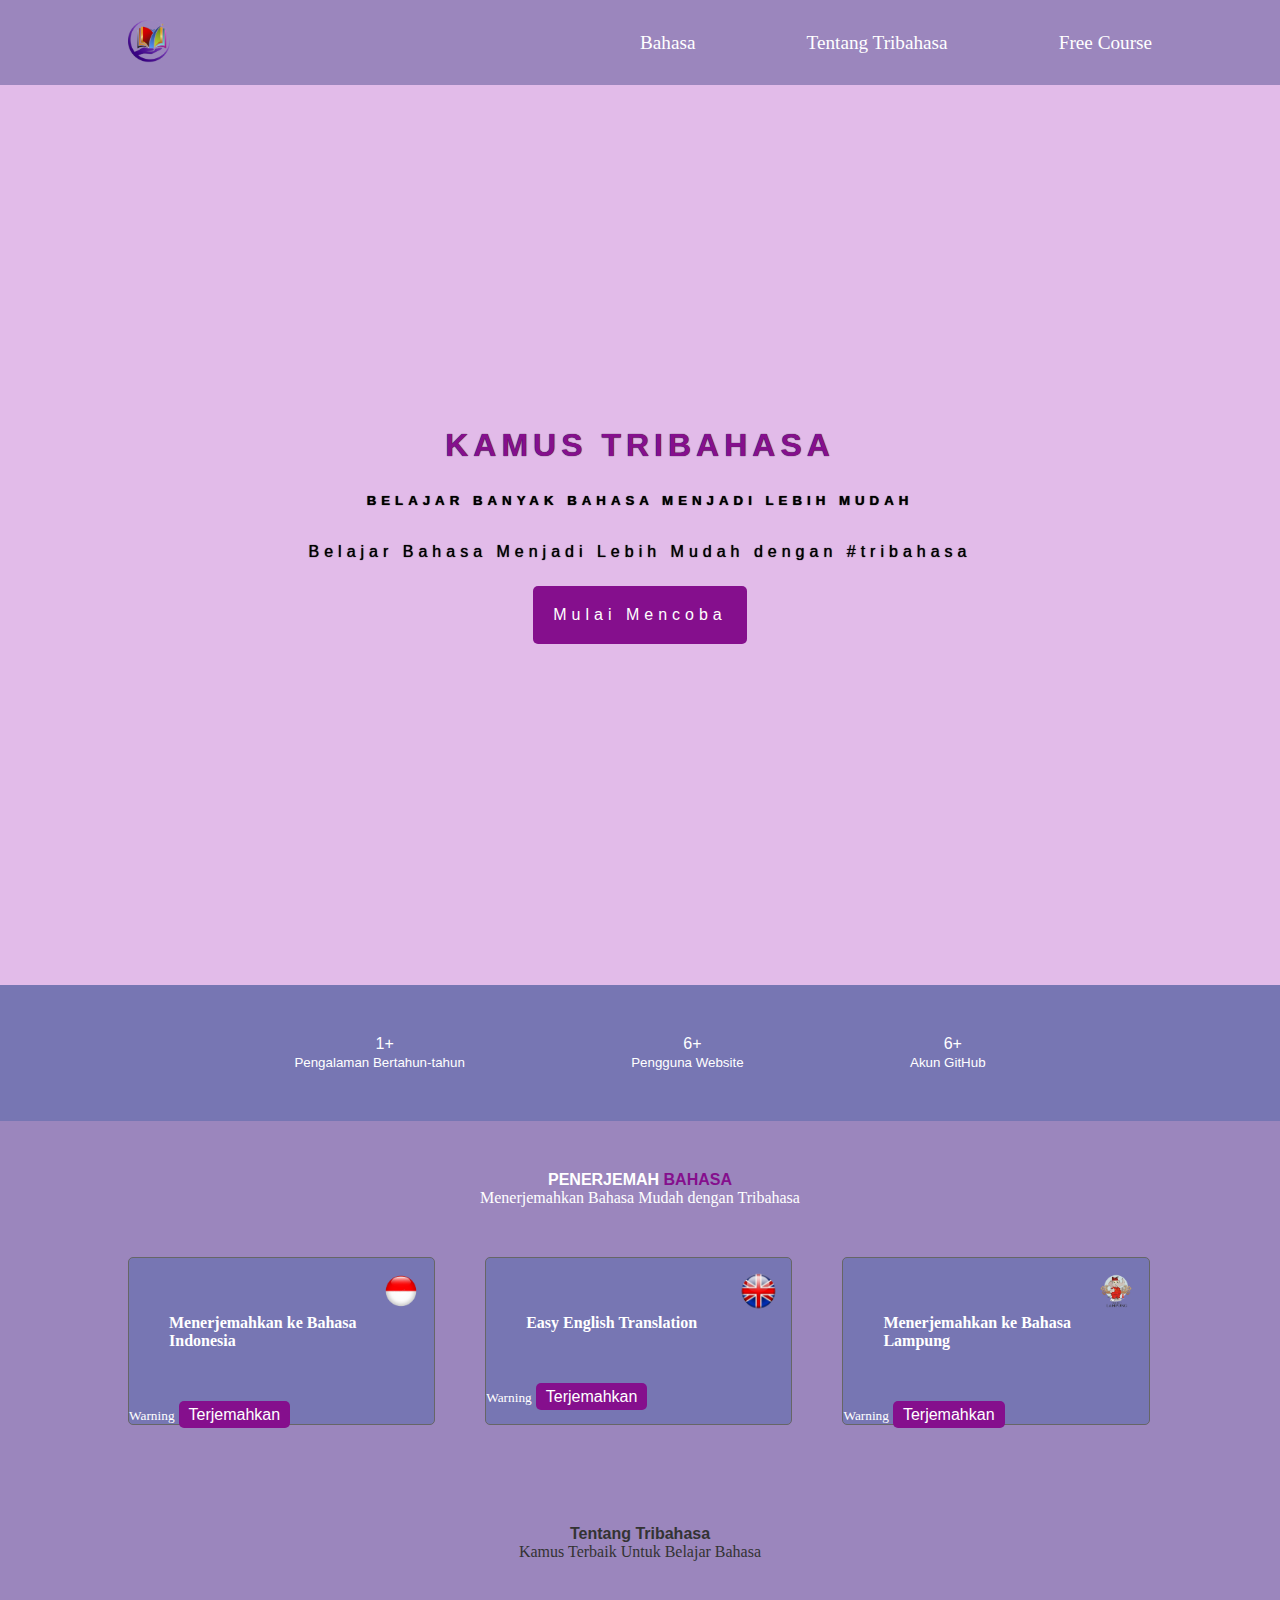
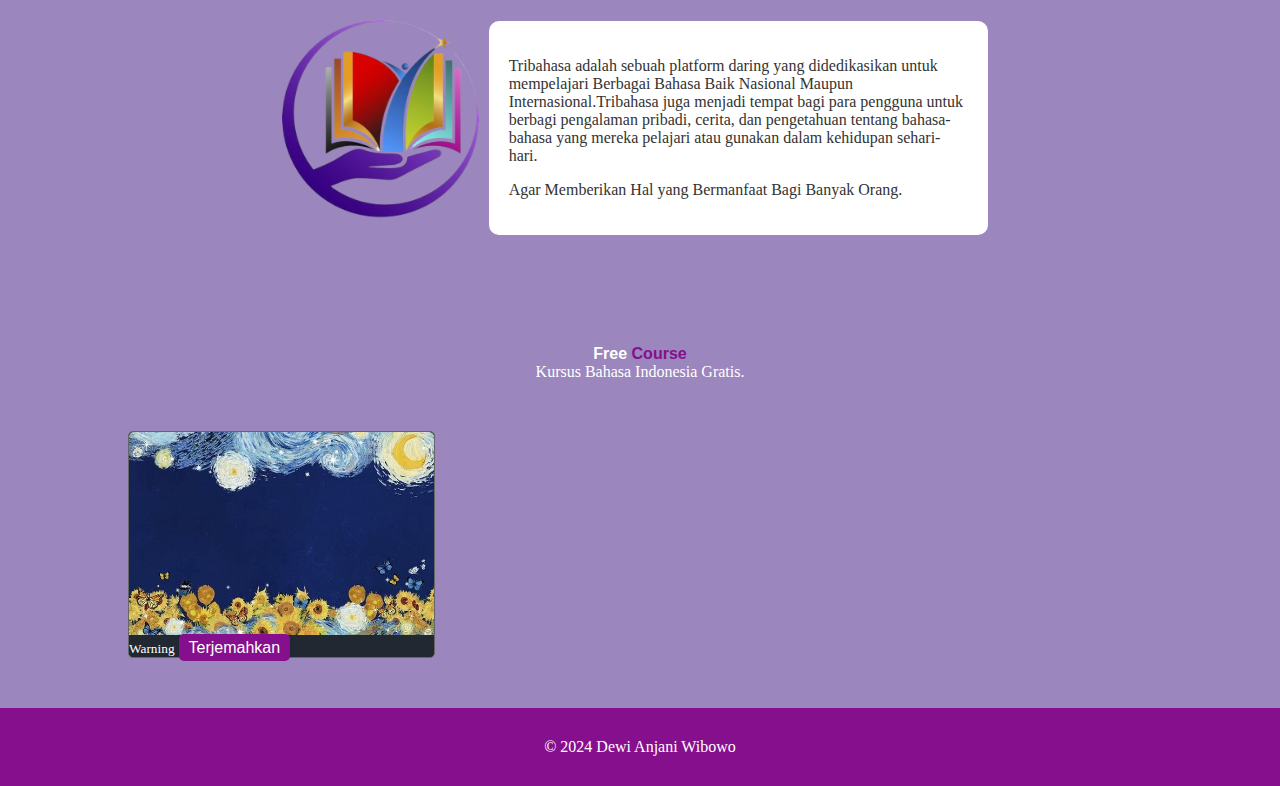
==== commit 60d28c5f: "sudah-selesai" ====
--- a/index.html
+++ b/index.html
@@ -14,12 +14,15 @@
             <div class="logo"><img src="logonew.png"/></div>
             <div class="menu">
                 <ul>
-                    <li><a href="">Bahasa</a></li>
-                    <li><a href="">Tentang Tribahasa</a></li>
-                    <li><a href="">Free Course</a></li>
+                    <li><a href="#bahasa">Bahasa</a></li>
+                    <li><a href="#tentang-tribahasa">Tentang Tribahasa</a></li>
+                    <li><a href="#free-course">Free Course</a></li>
                 </ul>
             </div>
-            <div></div>
+            <button class="hamburger-menu">
+                <i class="fa-solid fa-bars icon-bars"></i>
+                <i class="fa-solid fa-xmark icon-close"></i>
+            </button>
         </div>
     </nav>
 
@@ -30,7 +33,7 @@
             <h4>KAMUS TRIBAHASA</h4>
             <h5>Belajar Banyak Bahasa Menjadi Lebih Mudah</h5>
             <p>Belajar Bahasa Menjadi Lebih Mudah dengan #tribahasa</p>
-            <a href="" class="button button-xl">Mulai Mencoba</a>
+            <a href="#bahasa" class="button button-xl">Mulai Mencoba</a>
         </div>
     </header>
 
@@ -98,7 +101,7 @@
     </section>
 
     <!---Tentang Tribahasa-->
-    <section id="tentang tribahasa">
+    <section id="tentang-tribahasa">
         <div class="wrapper">
             <h4>Tentang Tribahasa</h4>
             <p>Kamus Terbaik Untuk Belajar Bahasa</p>
@@ -138,5 +141,6 @@
     <footer>
         <div class="wrapper">&copy; 2024 Dewi Anjani Wibowo</div>
     </footer>
+    <script src="main.js"></script>
 </body>
 </html>--- a/style.css
+++ b/style.css
@@ -372,4 +372,151 @@
 }
 footer > .wrapper {
     padding: 30px 0px 30px 0px;
-}+}
+
+/*
+* hamburger menu
+*/
+
+/*
+* 1024, 900, 768, 600, 450
+*/
+button.hamburger-menu {
+    background: none;
+    border: none;
+    cursor: pointer;
+    display: none;
+}
+
+button.hamburger-menu > i {
+    color: #fff;
+    font-size: 1,5rem;
+}
+
+button.hamburger-menu > i.icon-close {
+    display: none;
+}
+
+@media only screen and (max-width: 1024px) {
+    .wrapper {
+        width: 90%;
+    }
+}
+
+@media only screen and (max-width: 900px) {
+    #statistic > .wrapper > div > p {
+        font-size:4,5rem;
+        margin: 0px;
+        padding: 0px;
+    }
+    
+    #statistic > .wrapper > div > p > i {
+        font-size:4,5rem;
+    }
+
+    #statistic > .wrapper > div > small {
+        font-size: 3rem;
+    }
+
+    .grid {
+        grid-template-columns: 45% 45%;
+    }
+
+    .item > img {
+        width: 8%;
+    }
+}
+
+@media only screen and (max-width: 800px) {
+    .menu {
+        width: 60%;
+    }
+    .header-pelangi > h4 {
+        font-size: 1,5rem;
+    }
+    .header-pelangi > h5 {
+        font-size: 2rem;
+        line-height: 2,2rem;
+    }
+    .header-pelangi > p {
+        font-size: 0,8rem;
+    }
+
+    .button {
+        padding: 5px;
+    }
+    .button-xl {
+        font-size: 1,2rem;
+        padding: 10px;
+    }
+
+    #statistic > .wrapper > div > p {
+        font-size: 1,5rem;
+        margin: 0px;
+    }
+    #statistic > .wrapper > div > p > i {
+        font-size:1,5rem;
+    }
+}
+
+@media only screen and (max-width: 600px) {
+    .grid {
+        grid-template-columns: 100%;
+    }
+
+    #statistic > .wrapper {
+        padding: 10px;
+        flex-direction: column;
+    }
+
+    #statistic > .wrapper > div {
+        display: flex;
+    }
+
+    #statistic > .wrapper > div > small {
+        font-size: 1,5rem;
+        padding-left: 10px;
+    }
+
+    #tentang-tribahasa > .wrapper > div {
+        width: 100%;
+        flex-direction: column;
+    }
+
+    #tentang-tribahasa > .wrapper > div > .foto {
+        width: 50%;
+    }
+
+    #tentang-tribahasa > .wrapper > div > .foto > img {
+        max-width: 100%;
+    }
+
+    #tentang-tribahasa > .wrapper > div > .desc {
+        width: 70%;
+        padding: 20px;
+        margin: 10px;
+    }
+
+    button.hamburger-menu {
+        display: inline;
+    }
+
+    .menu {
+        display: none;
+    }
+    .tampil {
+        display: inline;
+    }
+    .tampil > ul {
+        flex-direction: column;
+        background-color: #850F8D;
+        width: 100%;
+        position: fixed;
+        top: 85px;
+        left: 0;
+    }
+
+    .tampil > ul > li {
+        padding: 10px 20px 10px 20px;
+    }
+}
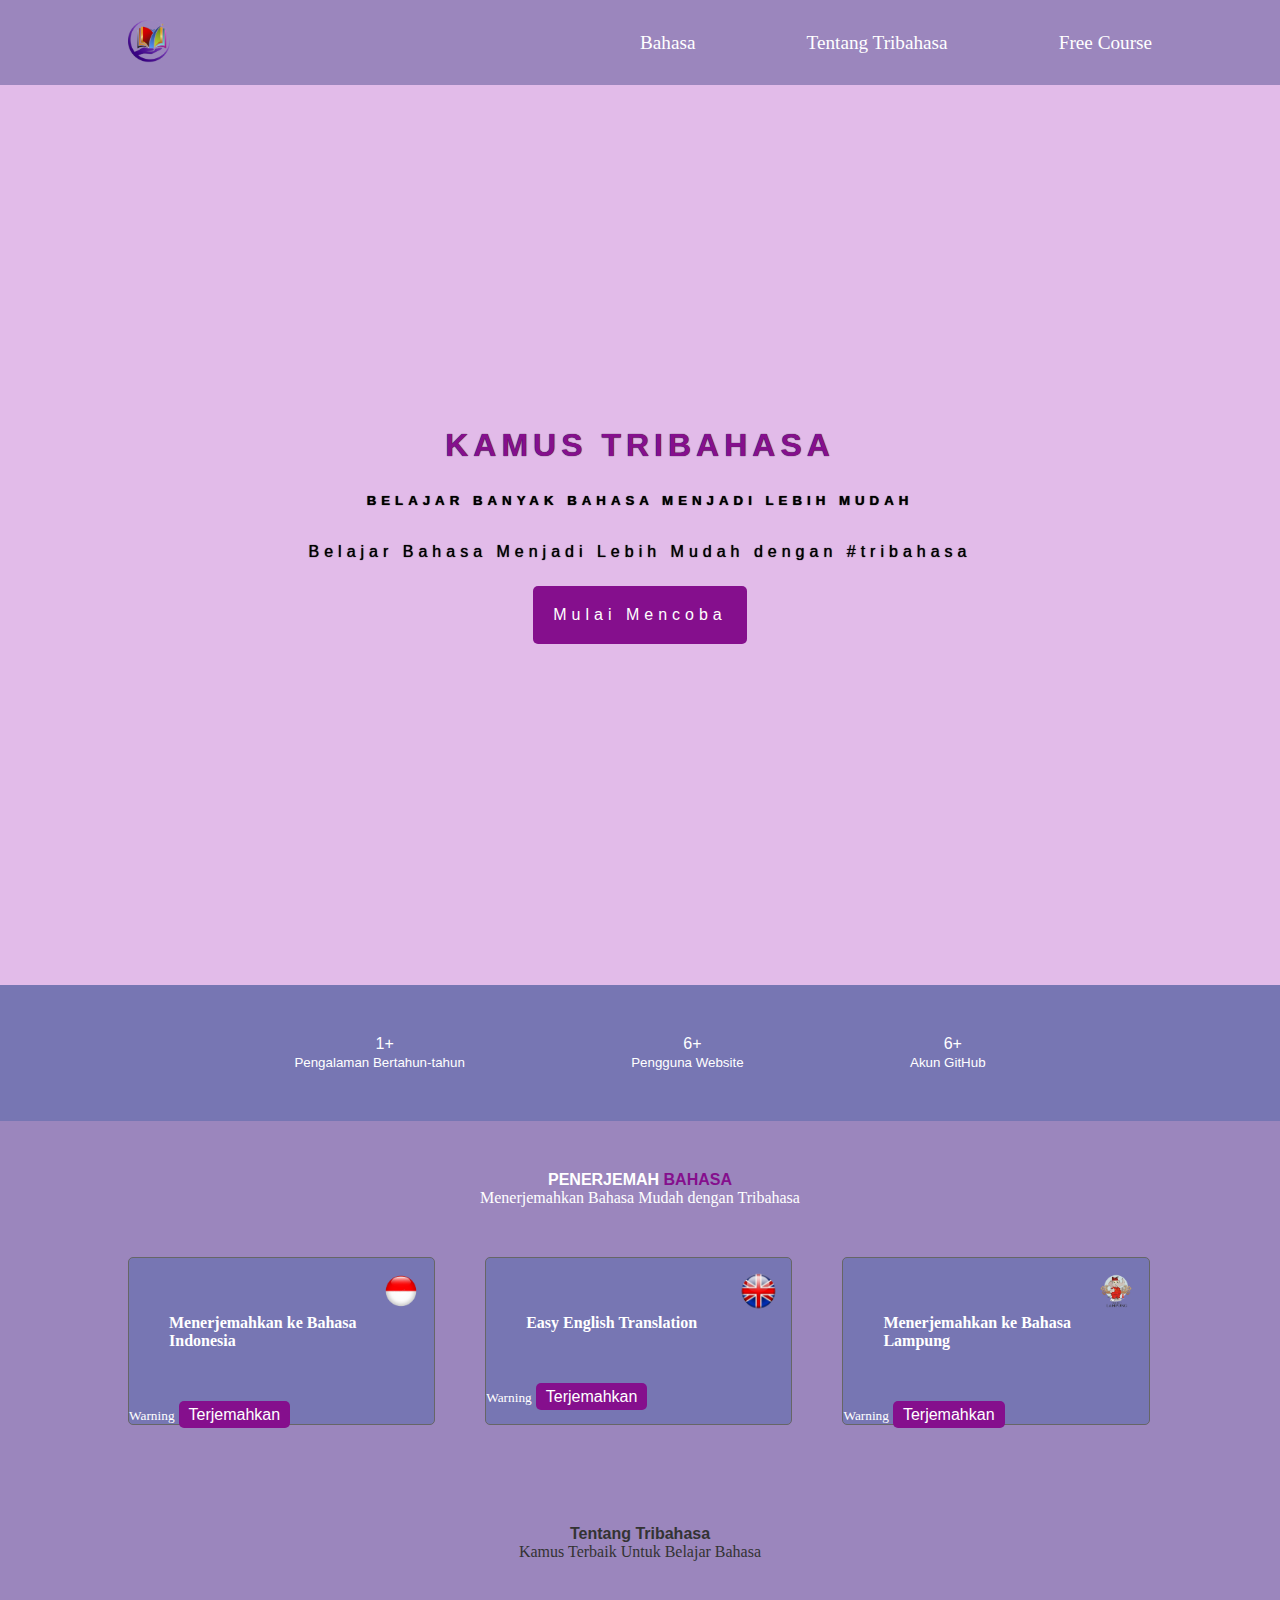
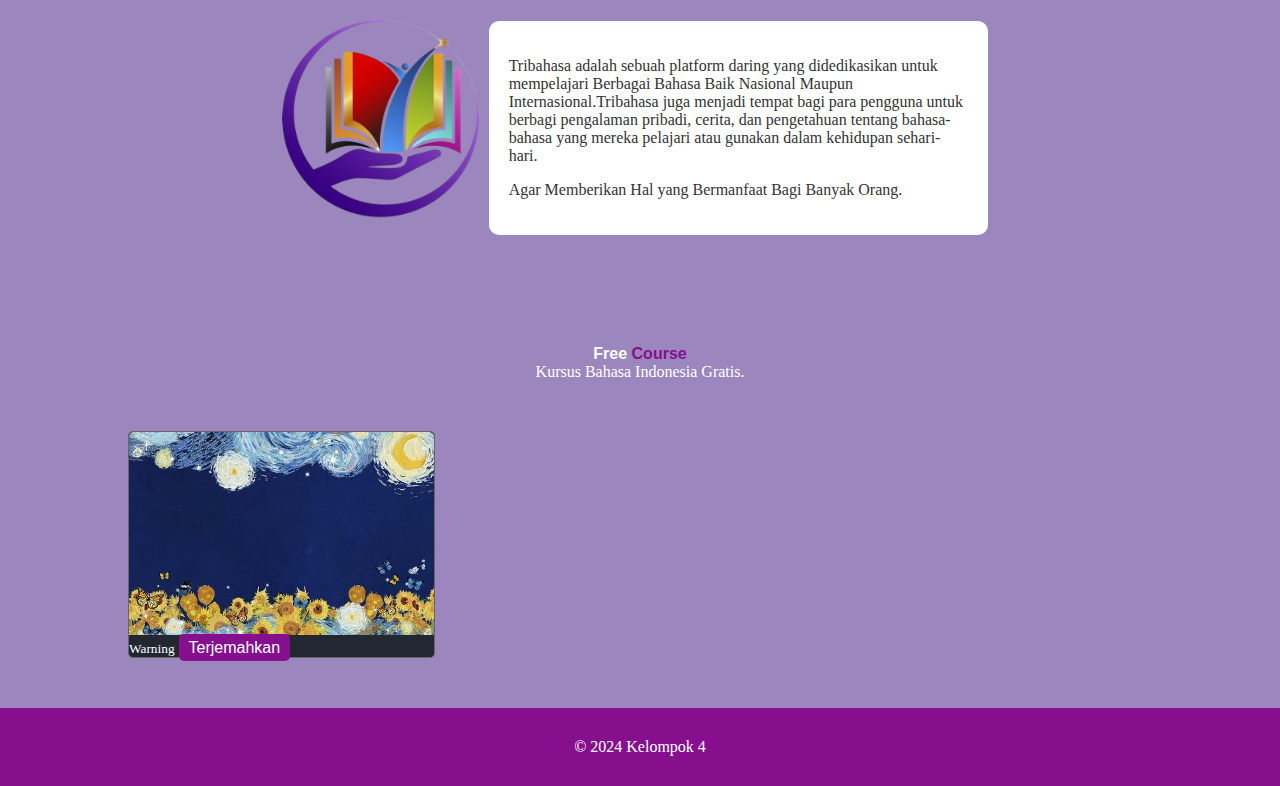
==== commit c1d82b91: "rubah-sedikit-footer" ====
--- a/index.html
+++ b/index.html
@@ -139,7 +139,7 @@
     </section>
 
     <footer>
-        <div class="wrapper">&copy; 2024 Dewi Anjani Wibowo</div>
+        <div class="wrapper">&copy; 2024 Kelompok 4</div>
     </footer>
     <script src="main.js"></script>
 </body>
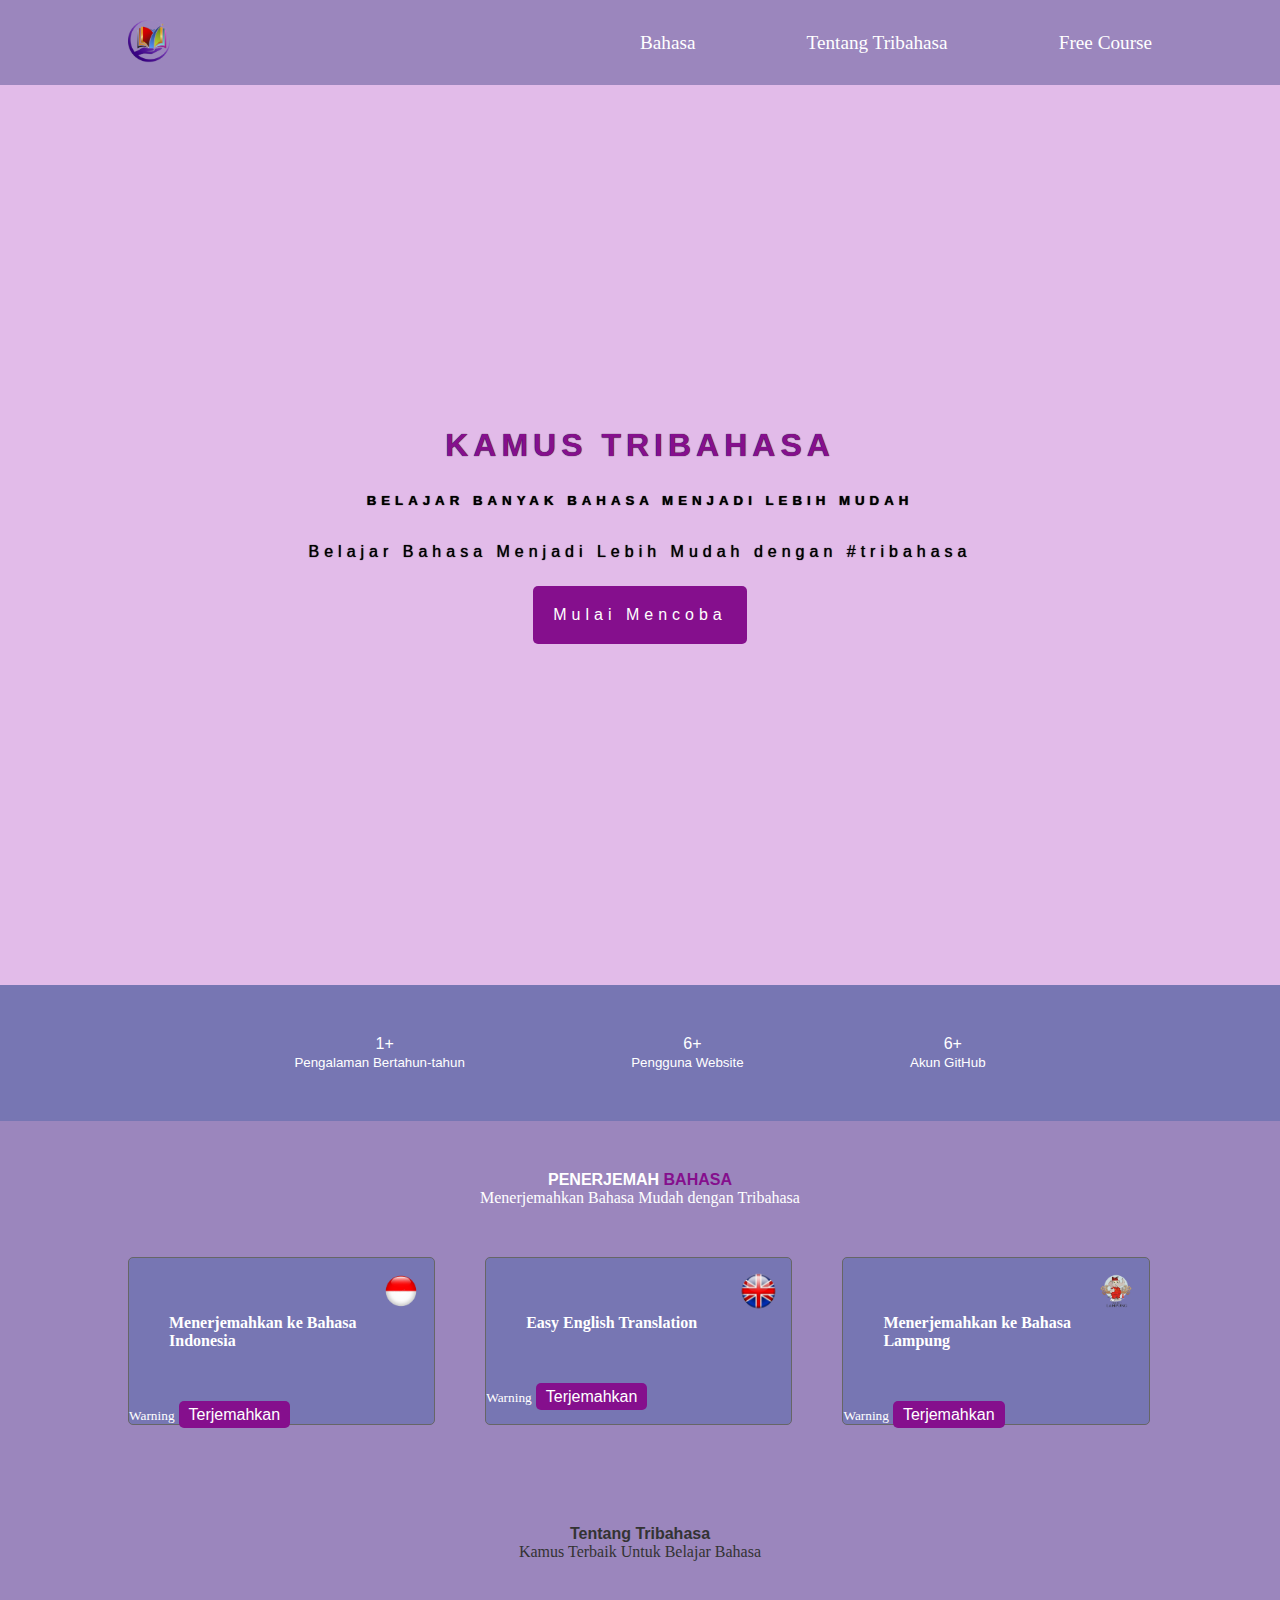
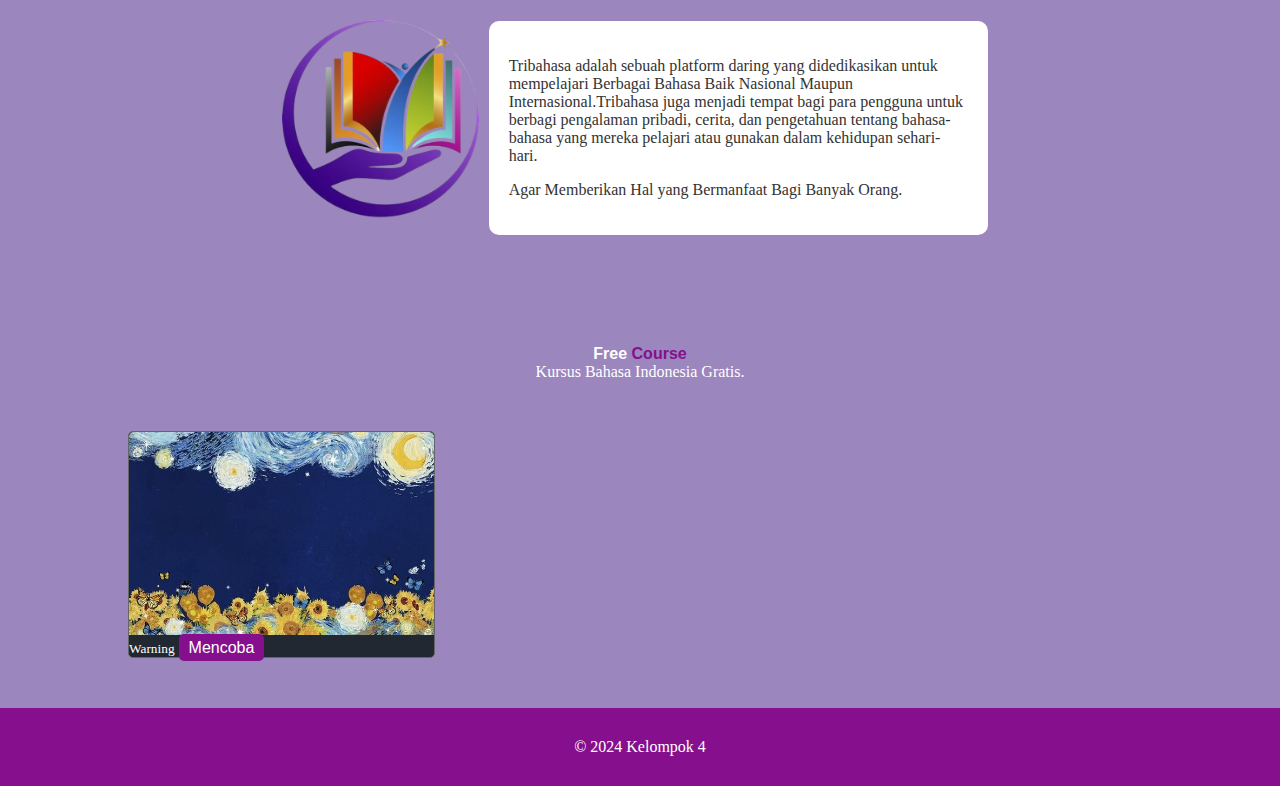
==== commit f47745a5: "perubahan-sedikit" ====
--- a/index.html
+++ b/index.html
@@ -131,7 +131,7 @@
                     </div>
                     <div>
                         <small><i class="fa-solid fa-circle-exclamation"></i>Warning</small>
-                        <a href="" class="button"><i class="fa-solid fa-arrow-right"></i>Terjemahkan</a>
+                        <a href="" class="button"><i class="fa-solid fa-arrow-right"></i>Mencoba</a>
                     </div>
                 </div>
             </div>
--- a/style.css
+++ b/style.css
@@ -156,7 +156,7 @@
 }
 
 #statistic > .wrapper > div > p {
-    font-size:3,6rem;
+    font-size:3,5rem;
     margin: 0px;
     padding: 0px;
 }
@@ -405,7 +405,7 @@
 
 @media only screen and (max-width: 900px) {
     #statistic > .wrapper > div > p {
-        font-size:4,5rem;
+        font-size:2,5rem;
         margin: 0px;
         padding: 0px;
     }
@@ -415,7 +415,7 @@
     }
 
     #statistic > .wrapper > div > small {
-        font-size: 3rem;
+        font-size: 1rem;
     }
 
     .grid {
